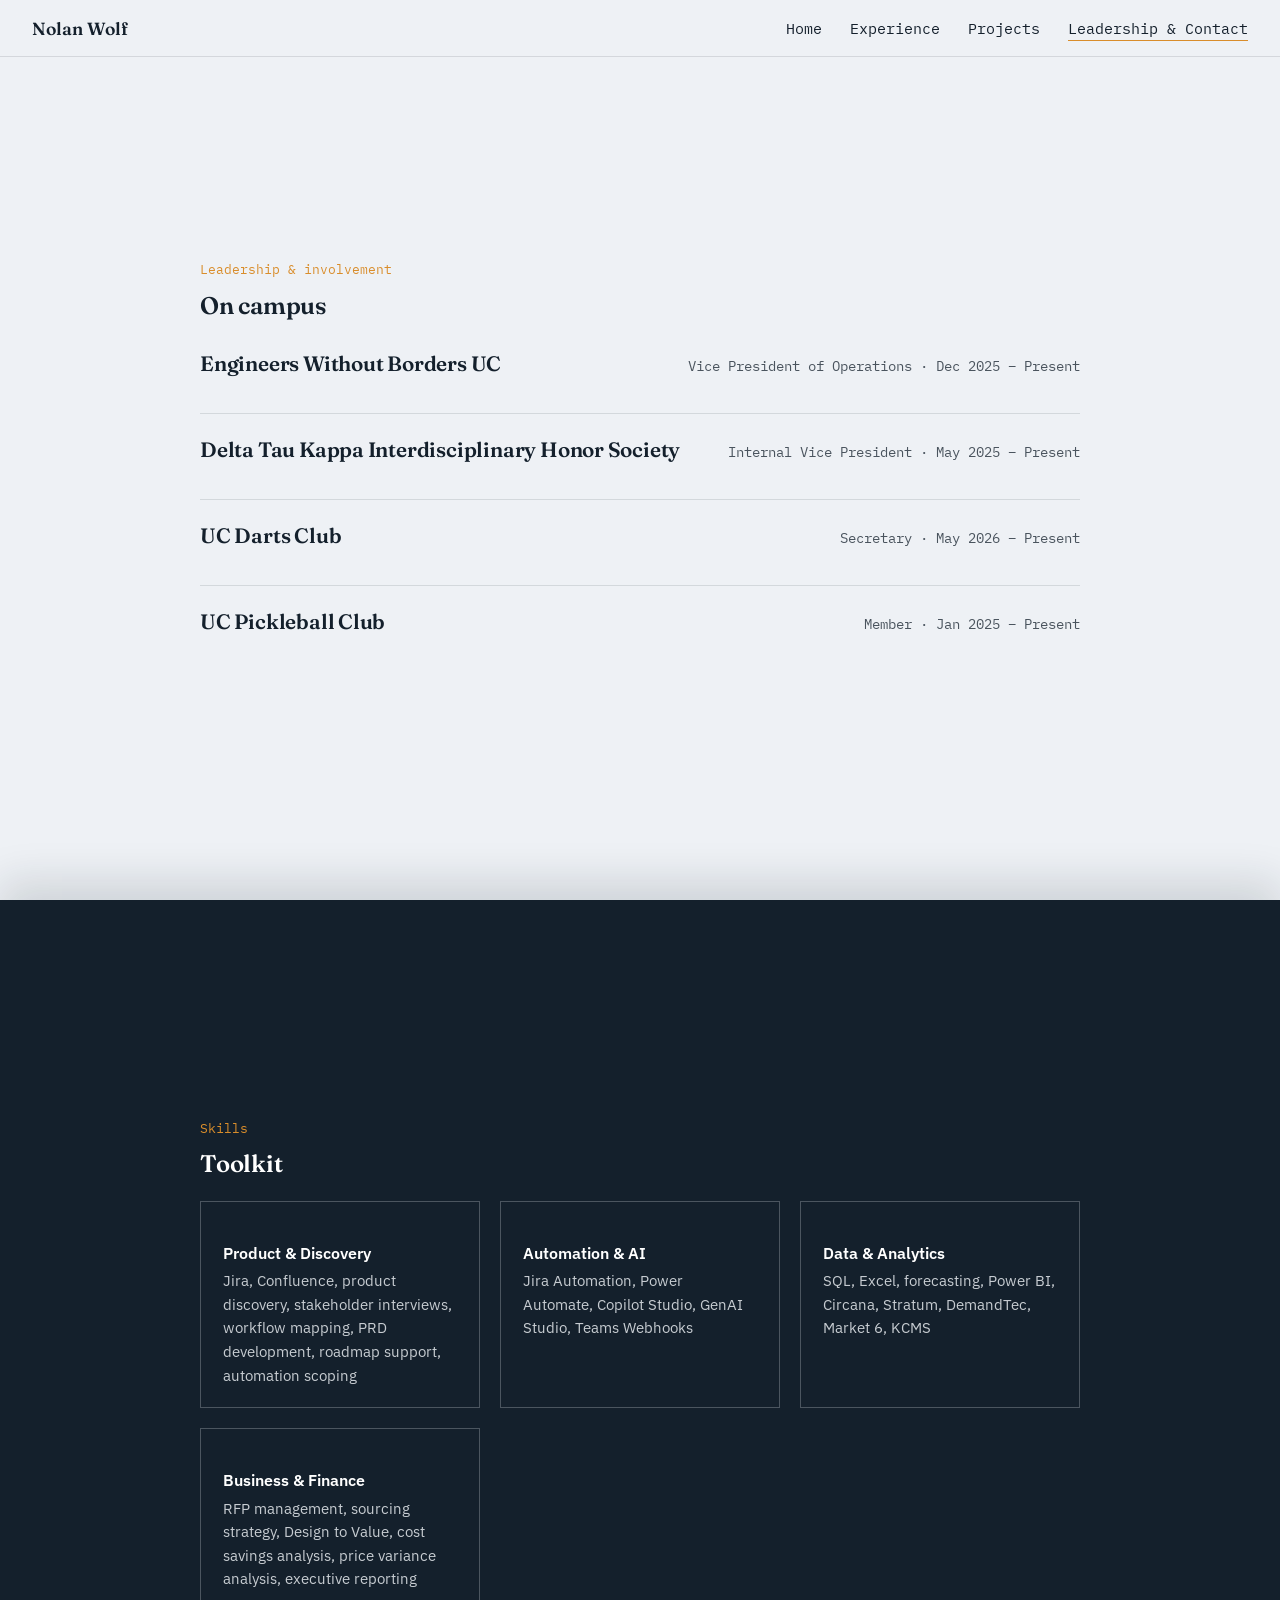
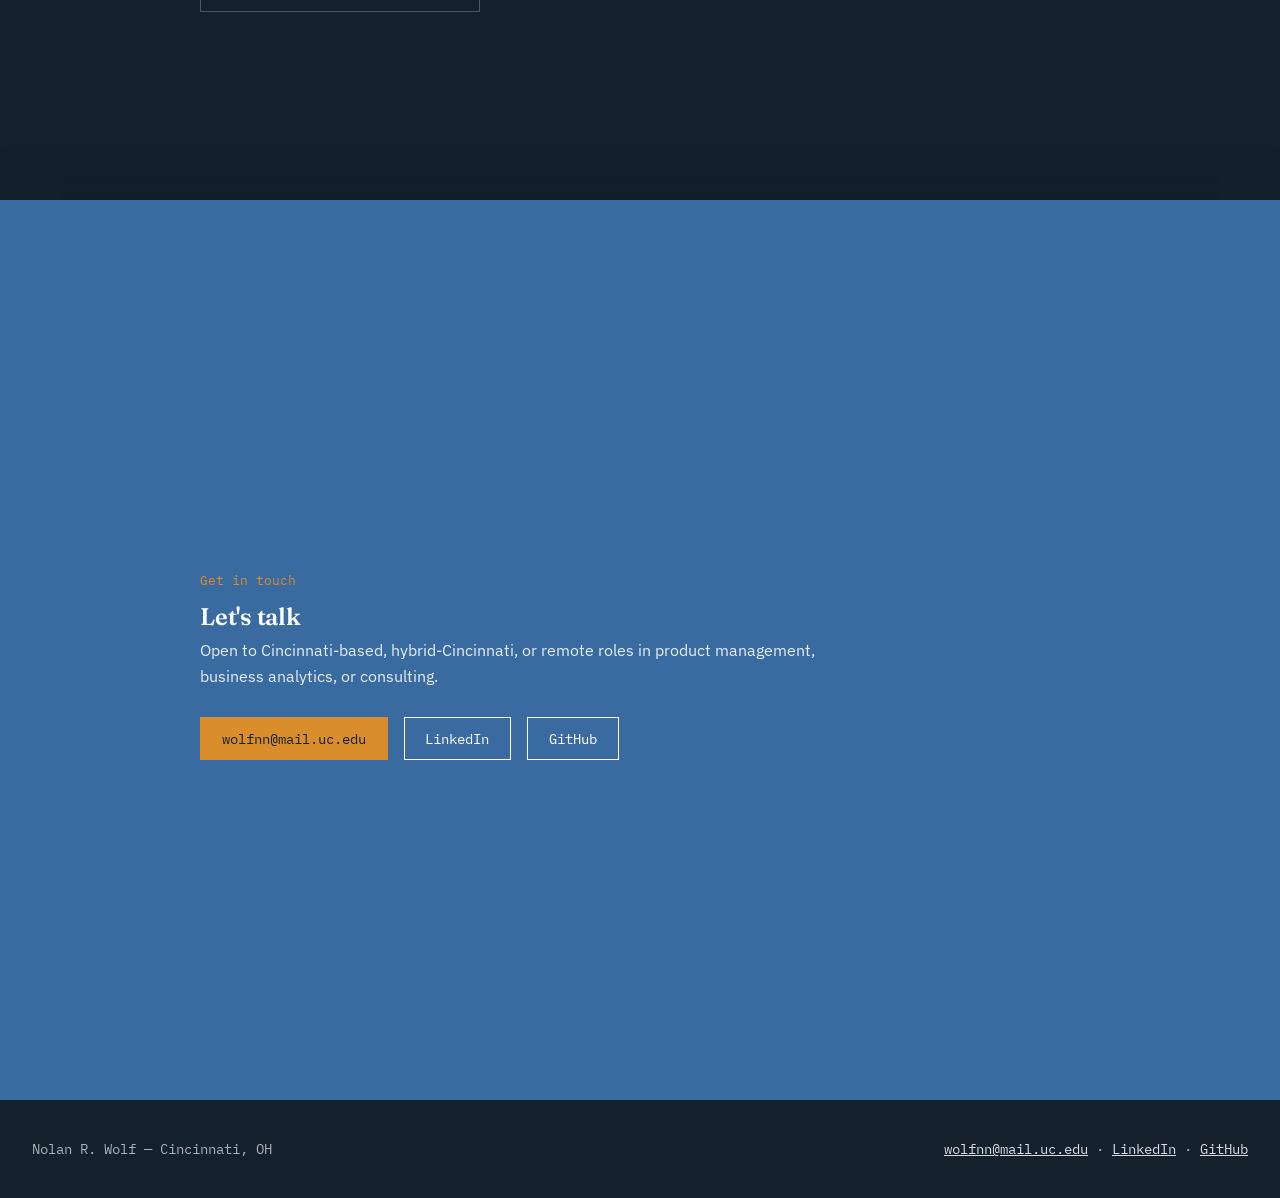
==== contact.html @ 6d622b56 "Add files via upload" ====
<!DOCTYPE html>
<html lang="en">
<head>
<meta charset="UTF-8">
<meta name="viewport" content="width=device-width, initial-scale=1.0">
<title>Leadership &amp; Contact — Nolan Wolf</title>
<link rel="preconnect" href="https://fonts.googleapis.com">
<link rel="preconnect" href="https://fonts.gstatic.com" crossorigin>
<link href="https://fonts.googleapis.com/css2?family=Fraunces:opsz,wght@9..144,400;9..144,600;9..144,700&family=IBM+Plex+Sans:wght@400;500;600&family=IBM+Plex+Mono:wght@400;500&display=swap" rel="stylesheet">
<link rel="stylesheet" href="styles.css">
</head>
<body>

<nav class="topnav">
  <a class="wordmark" href="index.html">Nolan Wolf</a>
  <ul>
    <li><a class="navlink" href="index.html">Home</a></li>
    <li><a class="navlink" href="experience.html">Experience</a></li>
    <li><a class="navlink" href="projects.html">Projects</a></li>
    <li><a class="navlink current" href="contact.html">Leadership &amp; Contact</a></li>
  </ul>
</nav>

<main class="stack">

  <section class="stack-section">
    <div class="inner">
      <span class="eyebrow">Leadership &amp; involvement</span>
      <h1>On campus</h1>
      <div class="role-block">
        <div class="role-head">
          <h3>Engineers Without Borders UC</h3>
          <span class="org">Vice President of Operations · Dec 2025 – Present</span>
        </div>
      </div>
      <div class="role-block">
        <div class="role-head">
          <h3>Delta Tau Kappa Interdisciplinary Honor Society</h3>
          <span class="org">Internal Vice President · May 2025 – Present</span>
        </div>
      </div>
      <div class="role-block">
        <div class="role-head">
          <h3>UC Darts Club</h3>
          <span class="org">Secretary · May 2026 – Present</span>
        </div>
      </div>
      <div class="role-block">
        <div class="role-head">
          <h3>UC Pickleball Club</h3>
          <span class="org">Member · Jan 2025 – Present</span>
        </div>
      </div>
    </div>
  </section>

  <section class="stack-section dark">
    <div class="inner">
      <span class="eyebrow">Skills</span>
      <h2>Toolkit</h2>
      <div class="card-grid">
        <div class="card" style="background:transparent; border-color:rgba(238,241,245,0.25);">
          <h4 style="color:#fff;">Product &amp; Discovery</h4>
          <p style="color:rgba(238,241,245,0.82);">Jira, Confluence, product discovery, stakeholder interviews, workflow mapping, PRD development, roadmap support, automation scoping</p>
        </div>
        <div class="card" style="background:transparent; border-color:rgba(238,241,245,0.25);">
          <h4 style="color:#fff;">Automation &amp; AI</h4>
          <p style="color:rgba(238,241,245,0.82);">Jira Automation, Power Automate, Copilot Studio, GenAI Studio, Teams Webhooks</p>
        </div>
        <div class="card" style="background:transparent; border-color:rgba(238,241,245,0.25);">
          <h4 style="color:#fff;">Data &amp; Analytics</h4>
          <p style="color:rgba(238,241,245,0.82);">SQL, Excel, forecasting, Power BI, Circana, Stratum, DemandTec, Market 6, KCMS</p>
        </div>
        <div class="card" style="background:transparent; border-color:rgba(238,241,245,0.25);">
          <h4 style="color:#fff;">Business &amp; Finance</h4>
          <p style="color:rgba(238,241,245,0.82);">RFP management, sourcing strategy, Design to Value, cost savings analysis, price variance analysis, executive reporting</p>
        </div>
      </div>
    </div>
  </section>

  <section class="stack-section blue">
    <div class="inner">
      <span class="eyebrow">Get in touch</span>
      <h2>Let's talk</h2>
      <p>Open to Cincinnati-based, hybrid-Cincinnati, or remote roles in product management, business analytics, or consulting.</p>
      <div class="cta-row">
        <a class="btn solid" href="mailto:wolfnn@mail.uc.edu">wolfnn@mail.uc.edu</a>
        <a class="btn" href="https://www.linkedin.com/in/nolanwolf" target="_blank" rel="noopener">LinkedIn</a>
        <a class="btn" href="https://github.com/Nolan-Wolf" target="_blank" rel="noopener">GitHub</a>
      </div>
    </div>
  </section>

</main>

<footer class="site-footer">
  <span>Nolan R. Wolf — Cincinnati, OH</span>
  <span><a href="mailto:wolfnn@mail.uc.edu">wolfnn@mail.uc.edu</a> · <a href="https://www.linkedin.com/in/nolanwolf" target="_blank" rel="noopener">LinkedIn</a> · <a href="https://github.com/Nolan-Wolf" target="_blank" rel="noopener">GitHub</a></span>
</footer>

<script src="main.js"></script>
</body>
</html>
---- styles.css ----
:root {
  --blue: #3a6ba0;
  --blue-deep: #294d76;
  --ink: #14202c;
  --paper: #eef1f5;
  --paper-warm: #f7f8fa;
  --amber: #d98d2b;
  --white: #ffffff;
  --rule: rgba(20, 32, 44, 0.12);

  --serif: "Fraunces", Georgia, serif;
  --sans: "IBM Plex Sans", -apple-system, Helvetica, Arial, sans-serif;
  --mono: "IBM Plex Mono", "SFMono-Regular", Menlo, monospace;
}

* { box-sizing: border-box; }

html { scroll-behavior: smooth; }

body {
  margin: 0;
  font-family: var(--sans);
  color: var(--ink);
  background: var(--paper);
  -webkit-font-smoothing: antialiased;
}

h1, h2, h3 {
  font-family: var(--serif);
  font-weight: 600;
  line-height: 1.05;
  margin: 0 0 0.4em;
  letter-spacing: -0.01em;
}

p { line-height: 1.6; margin: 0 0 1em; max-width: 62ch; }

a { color: var(--blue-deep); }
a:focus-visible, button:focus-visible { outline: 2px solid var(--amber); outline-offset: 3px; }

.mono { font-family: var(--mono); font-size: 0.85rem; letter-spacing: 0.01em; }

/* ---------- Nav ---------- */
nav.topnav {
  position: fixed;
  top: 0; left: 0; right: 0;
  z-index: 500;
  display: flex;
  justify-content: space-between;
  align-items: center;
  padding: 1.1rem 2rem;
  background: rgba(238, 241, 245, 0.88);
  backdrop-filter: blur(8px);
  border-bottom: 1px solid var(--rule);
}
nav.topnav .wordmark {
  font-family: var(--serif);
  font-weight: 600;
  font-size: 1.1rem;
  color: var(--ink);
  text-decoration: none;
}
nav.topnav ul {
  list-style: none;
  display: flex;
  gap: 1.75rem;
  margin: 0;
  padding: 0;
}
nav.topnav a.navlink {
  color: var(--ink);
  text-decoration: none;
  font-size: 0.92rem;
  font-family: var(--mono);
  padding-bottom: 2px;
  border-bottom: 1px solid transparent;
}
nav.topnav a.navlink:hover,
nav.topnav a.navlink.current {
  border-bottom-color: var(--amber);
}

/* ---------- Sticky stack ---------- */
main.stack {
  position: relative;
}

.stack-section {
  position: sticky;
  top: 0;
  min-height: 100vh;
  display: flex;
  align-items: center;
  padding: 6rem 2rem 4rem;
  background: var(--paper);
  box-shadow: 0 -18px 40px rgba(20, 32, 44, 0.14);
}

.stack-section .inner {
  max-width: 880px;
  margin: 0 auto;
  width: 100%;
}

.stack-section.dark {
  background: var(--ink);
  color: var(--paper);
}
.stack-section.dark h2, .stack-section.dark h1 { color: var(--white); }
.stack-section.dark p { color: rgba(238, 241, 245, 0.82); }
.stack-section.dark a { color: #a9c6e5; }

.stack-section.blue {
  background: var(--blue);
  color: var(--white);
}
.stack-section.blue h1, .stack-section.blue h2 { color: var(--white); }
.stack-section.blue p { color: rgba(255,255,255,0.88); }

.eyebrow {
  font-family: var(--mono);
  font-size: 0.82rem;
  color: var(--amber);
  margin-bottom: 0.9rem;
  display: block;
}

/* ---------- Reusable blocks ---------- */
.role-block {
  border-top: 1px solid var(--rule);
  padding: 1.6rem 0;
}
.role-block:first-of-type { border-top: none; }
.role-block .role-head {
  display: flex;
  justify-content: space-between;
  align-items: baseline;
  flex-wrap: wrap;
  gap: 0.5rem 1.5rem;
  margin-bottom: 0.6rem;
}
.role-block h3 { margin-bottom: 0.15rem; font-size: 1.3rem; }
.role-block .org { font-family: var(--mono); font-size: 0.85rem; opacity: 0.75; }
.role-block ul { margin: 0.6rem 0 0; padding-left: 1.1rem; }
.role-block li { margin-bottom: 0.5rem; line-height: 1.55; max-width: 68ch; }

.stat-row {
  display: flex;
  gap: 2.5rem;
  flex-wrap: wrap;
  margin: 1.5rem 0 0.5rem;
}
.stat { min-width: 120px; }
.stat .num { font-family: var(--mono); font-size: 1.8rem; color: var(--amber); display: block; }
.stat .label { font-size: 0.85rem; opacity: 0.75; }

.card-grid {
  display: grid;
  grid-template-columns: repeat(auto-fit, minmax(240px, 1fr));
  gap: 1.25rem;
  margin-top: 1.5rem;
}
.card {
  border: 1px solid var(--rule);
  padding: 1.25rem 1.4rem;
  background: var(--paper-warm);
}
.card h4 { font-family: var(--sans); font-weight: 600; font-size: 1rem; margin-bottom: 0.4rem; }
.card p { font-size: 0.92rem; margin-bottom: 0; }

.cta-row { display: flex; gap: 1rem; flex-wrap: wrap; margin-top: 1.75rem; }
.btn {
  font-family: var(--mono);
  font-size: 0.88rem;
  text-decoration: none;
  padding: 0.7rem 1.3rem;
  border: 1px solid currentColor;
  color: inherit;
  display: inline-block;
}
.btn.solid {
  background: var(--amber);
  border-color: var(--amber);
  color: var(--ink);
}

footer.site-footer {
  position: relative;
  z-index: 600;
  background: var(--ink);
  color: rgba(238,241,245,0.7);
  padding: 2.5rem 2rem;
  font-family: var(--mono);
  font-size: 0.85rem;
  display: flex;
  justify-content: space-between;
  flex-wrap: wrap;
  gap: 0.75rem;
}
footer.site-footer a { color: rgba(238,241,245,0.9); }

@media (max-width: 640px) {
  nav.topnav { padding: 0.9rem 1.2rem; }
  nav.topnav ul { gap: 1rem; }
  .stack-section { padding: 5.5rem 1.2rem 3rem; }
  .stat-row { gap: 1.5rem; }
}

@media (prefers-reduced-motion: reduce) {
  html { scroll-behavior: auto; }
}
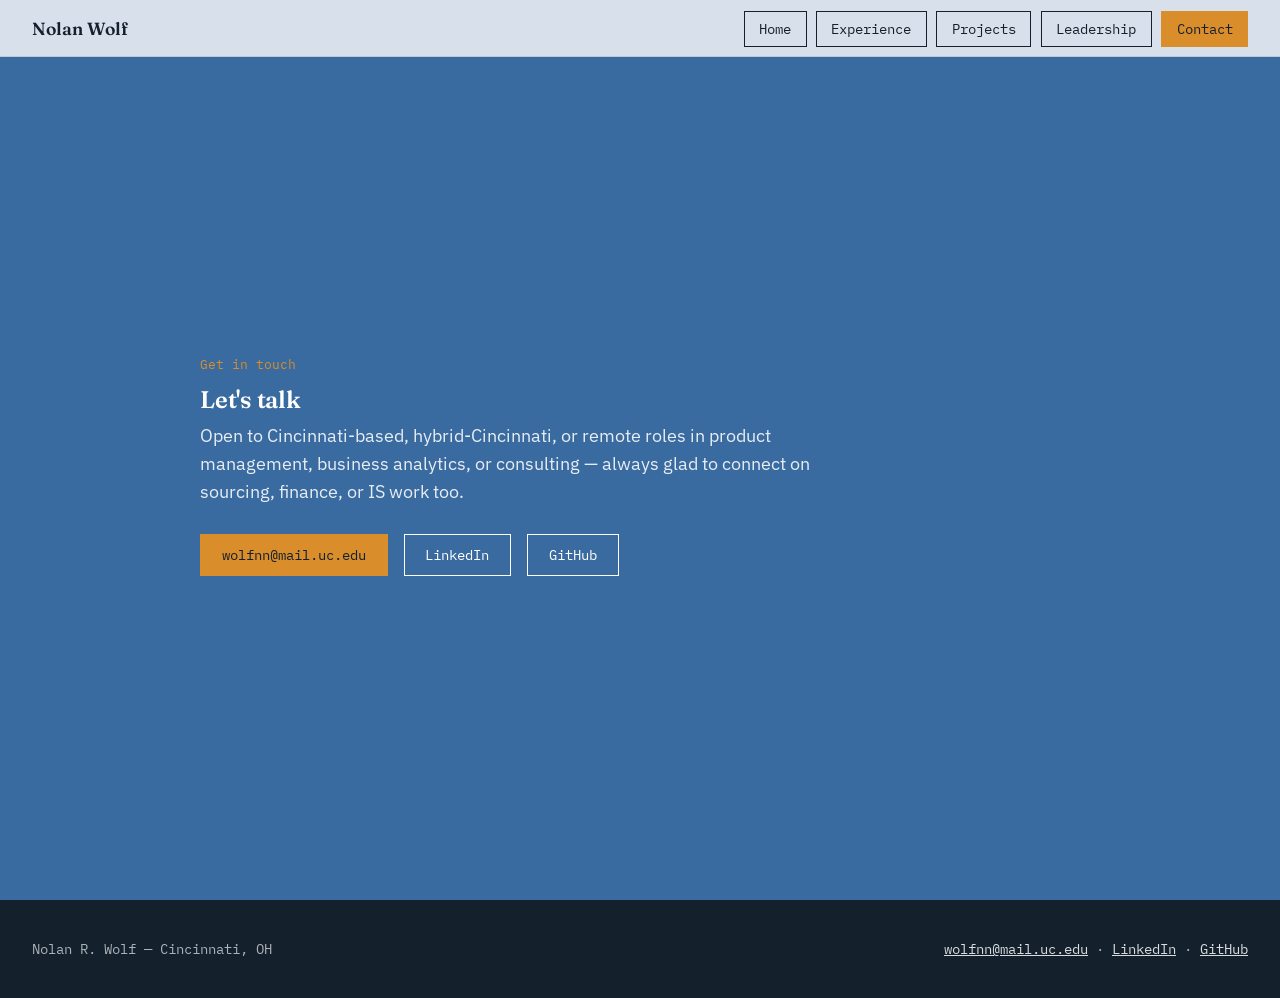
==== commit 089d3200: "Add files via upload" ====
--- a/contact.html
+++ b/contact.html
@@ -3,7 +3,7 @@
 <head>
 <meta charset="UTF-8">
 <meta name="viewport" content="width=device-width, initial-scale=1.0">
-<title>Leadership &amp; Contact — Nolan Wolf</title>
+<title>Contact — Nolan Wolf</title>
 <link rel="preconnect" href="https://fonts.googleapis.com">
 <link rel="preconnect" href="https://fonts.gstatic.com" crossorigin>
 <link href="https://fonts.googleapis.com/css2?family=Fraunces:opsz,wght@9..144,400;9..144,600;9..144,700&family=IBM+Plex+Sans:wght@400;500;600&family=IBM+Plex+Mono:wght@400;500&display=swap" rel="stylesheet">
@@ -17,73 +17,18 @@
     <li><a class="navlink" href="index.html">Home</a></li>
     <li><a class="navlink" href="experience.html">Experience</a></li>
     <li><a class="navlink" href="projects.html">Projects</a></li>
-    <li><a class="navlink current" href="contact.html">Leadership &amp; Contact</a></li>
+    <li><a class="navlink" href="leadership.html">Leadership</a></li>
+    <li><a class="navlink current" href="contact.html">Contact</a></li>
   </ul>
 </nav>
 
 <main class="stack">
 
-  <section class="stack-section">
-    <div class="inner">
-      <span class="eyebrow">Leadership &amp; involvement</span>
-      <h1>On campus</h1>
-      <div class="role-block">
-        <div class="role-head">
-          <h3>Engineers Without Borders UC</h3>
-          <span class="org">Vice President of Operations · Dec 2025 – Present</span>
-        </div>
-      </div>
-      <div class="role-block">
-        <div class="role-head">
-          <h3>Delta Tau Kappa Interdisciplinary Honor Society</h3>
-          <span class="org">Internal Vice President · May 2025 – Present</span>
-        </div>
-      </div>
-      <div class="role-block">
-        <div class="role-head">
-          <h3>UC Darts Club</h3>
-          <span class="org">Secretary · May 2026 – Present</span>
-        </div>
-      </div>
-      <div class="role-block">
-        <div class="role-head">
-          <h3>UC Pickleball Club</h3>
-          <span class="org">Member · Jan 2025 – Present</span>
-        </div>
-      </div>
-    </div>
-  </section>
-
-  <section class="stack-section dark">
-    <div class="inner">
-      <span class="eyebrow">Skills</span>
-      <h2>Toolkit</h2>
-      <div class="card-grid">
-        <div class="card" style="background:transparent; border-color:rgba(238,241,245,0.25);">
-          <h4 style="color:#fff;">Product &amp; Discovery</h4>
-          <p style="color:rgba(238,241,245,0.82);">Jira, Confluence, product discovery, stakeholder interviews, workflow mapping, PRD development, roadmap support, automation scoping</p>
-        </div>
-        <div class="card" style="background:transparent; border-color:rgba(238,241,245,0.25);">
-          <h4 style="color:#fff;">Automation &amp; AI</h4>
-          <p style="color:rgba(238,241,245,0.82);">Jira Automation, Power Automate, Copilot Studio, GenAI Studio, Teams Webhooks</p>
-        </div>
-        <div class="card" style="background:transparent; border-color:rgba(238,241,245,0.25);">
-          <h4 style="color:#fff;">Data &amp; Analytics</h4>
-          <p style="color:rgba(238,241,245,0.82);">SQL, Excel, forecasting, Power BI, Circana, Stratum, DemandTec, Market 6, KCMS</p>
-        </div>
-        <div class="card" style="background:transparent; border-color:rgba(238,241,245,0.25);">
-          <h4 style="color:#fff;">Business &amp; Finance</h4>
-          <p style="color:rgba(238,241,245,0.82);">RFP management, sourcing strategy, Design to Value, cost savings analysis, price variance analysis, executive reporting</p>
-        </div>
-      </div>
-    </div>
-  </section>
-
-  <section class="stack-section blue">
+  <section class="stack-section blue" style="min-height:100vh;">
     <div class="inner">
       <span class="eyebrow">Get in touch</span>
-      <h2>Let's talk</h2>
-      <p>Open to Cincinnati-based, hybrid-Cincinnati, or remote roles in product management, business analytics, or consulting.</p>
+      <h1>Let's talk</h1>
+      <p style="font-size:1.1rem; max-width:56ch;">Open to Cincinnati-based, hybrid-Cincinnati, or remote roles in product management, business analytics, or consulting — always glad to connect on sourcing, finance, or IS work too.</p>
       <div class="cta-row">
         <a class="btn solid" href="mailto:wolfnn@mail.uc.edu">wolfnn@mail.uc.edu</a>
         <a class="btn" href="https://www.linkedin.com/in/nolanwolf" target="_blank" rel="noopener">LinkedIn</a>
--- a/styles.css
+++ b/styles.css
@@ -63,21 +63,27 @@
 nav.topnav ul {
   list-style: none;
   display: flex;
-  gap: 1.75rem;
+  gap: 0.6rem;
   margin: 0;
   padding: 0;
 }
 nav.topnav a.navlink {
   color: var(--ink);
   text-decoration: none;
-  font-size: 0.92rem;
-  font-family: var(--mono);
-  padding-bottom: 2px;
-  border-bottom: 1px solid transparent;
-}
-nav.topnav a.navlink:hover,
+  font-size: 0.85rem;
+  font-family: var(--mono);
+  padding: 0.5rem 0.9rem;
+  border: 1px solid var(--ink);
+  transition: background 0.15s ease, color 0.15s ease;
+}
+nav.topnav a.navlink:hover {
+  background: var(--ink);
+  color: var(--paper);
+}
 nav.topnav a.navlink.current {
-  border-bottom-color: var(--amber);
+  background: var(--amber);
+  border-color: var(--amber);
+  color: var(--ink);
 }
 
 /* ---------- Sticky stack ---------- */
@@ -116,6 +122,55 @@
 }
 .stack-section.blue h1, .stack-section.blue h2 { color: var(--white); }
 .stack-section.blue p { color: rgba(255,255,255,0.88); }
+
+.hero-row {
+  display: flex;
+  align-items: center;
+  gap: 2.5rem;
+  flex-wrap: wrap;
+}
+.hero-row .hero-text { flex: 1 1 420px; }
+.hero-photo {
+  width: 132px;
+  height: 132px;
+  border-radius: 50%;
+  object-fit: cover;
+  border: 3px solid var(--amber);
+  flex-shrink: 0;
+}
+
+.figure-block {
+  margin-top: 1.75rem;
+  border: 1px solid var(--rule);
+  background: var(--paper-warm);
+  padding: 0.6rem;
+  max-width: 480px;
+}
+.figure-block img {
+  display: block;
+  width: 100%;
+  height: auto;
+}
+.figure-block figcaption {
+  font-family: var(--mono);
+  font-size: 0.78rem;
+  opacity: 0.7;
+  padding: 0.6rem 0.2rem 0.2rem;
+}
+.stack-section.blue .figure-block,
+.stack-section.dark .figure-block {
+  background: rgba(255,255,255,0.06);
+  border-color: rgba(255,255,255,0.25);
+}
+.stack-section.blue .figure-block figcaption,
+.stack-section.dark .figure-block figcaption {
+  opacity: 0.85;
+  color: rgba(255,255,255,0.85);
+}
+
+@media (max-width: 640px) {
+  .hero-photo { width: 96px; height: 96px; }
+}
 
 .eyebrow {
   font-family: var(--mono);
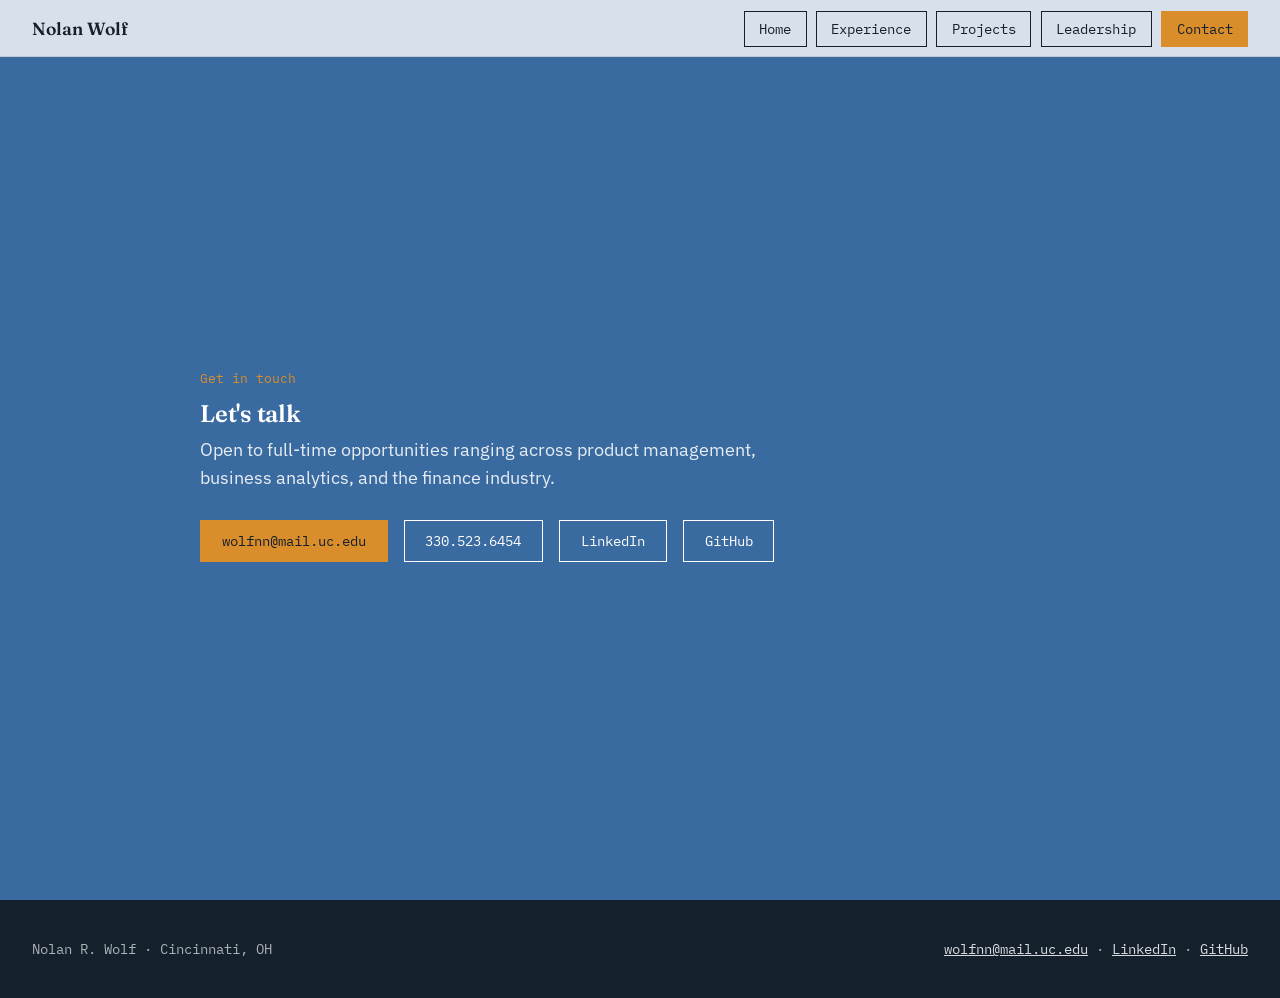
==== commit a31ac95a: "Add files via upload" ====
--- a/contact.html
+++ b/contact.html
@@ -3,7 +3,7 @@
 <head>
 <meta charset="UTF-8">
 <meta name="viewport" content="width=device-width, initial-scale=1.0">
-<title>Contact — Nolan Wolf</title>
+<title>Contact · Nolan Wolf</title>
 <link rel="preconnect" href="https://fonts.googleapis.com">
 <link rel="preconnect" href="https://fonts.gstatic.com" crossorigin>
 <link href="https://fonts.googleapis.com/css2?family=Fraunces:opsz,wght@9..144,400;9..144,600;9..144,700&family=IBM+Plex+Sans:wght@400;500;600&family=IBM+Plex+Mono:wght@400;500&display=swap" rel="stylesheet">
@@ -28,9 +28,10 @@
     <div class="inner">
       <span class="eyebrow">Get in touch</span>
       <h1>Let's talk</h1>
-      <p style="font-size:1.1rem; max-width:56ch;">Open to Cincinnati-based, hybrid-Cincinnati, or remote roles in product management, business analytics, or consulting — always glad to connect on sourcing, finance, or IS work too.</p>
+      <p style="font-size:1.1rem; max-width:56ch;">Open to full-time opportunities ranging across product management, business analytics, and the finance industry.</p>
       <div class="cta-row">
         <a class="btn solid" href="mailto:wolfnn@mail.uc.edu">wolfnn@mail.uc.edu</a>
+        <a class="btn" href="tel:+13305236454">330.523.6454</a>
         <a class="btn" href="https://www.linkedin.com/in/nolanwolf" target="_blank" rel="noopener">LinkedIn</a>
         <a class="btn" href="https://github.com/Nolan-Wolf" target="_blank" rel="noopener">GitHub</a>
       </div>
@@ -40,7 +41,7 @@
 </main>
 
 <footer class="site-footer">
-  <span>Nolan R. Wolf — Cincinnati, OH</span>
+  <span>Nolan R. Wolf · Cincinnati, OH</span>
   <span><a href="mailto:wolfnn@mail.uc.edu">wolfnn@mail.uc.edu</a> · <a href="https://www.linkedin.com/in/nolanwolf" target="_blank" rel="noopener">LinkedIn</a> · <a href="https://github.com/Nolan-Wolf" target="_blank" rel="noopener">GitHub</a></span>
 </footer>
 
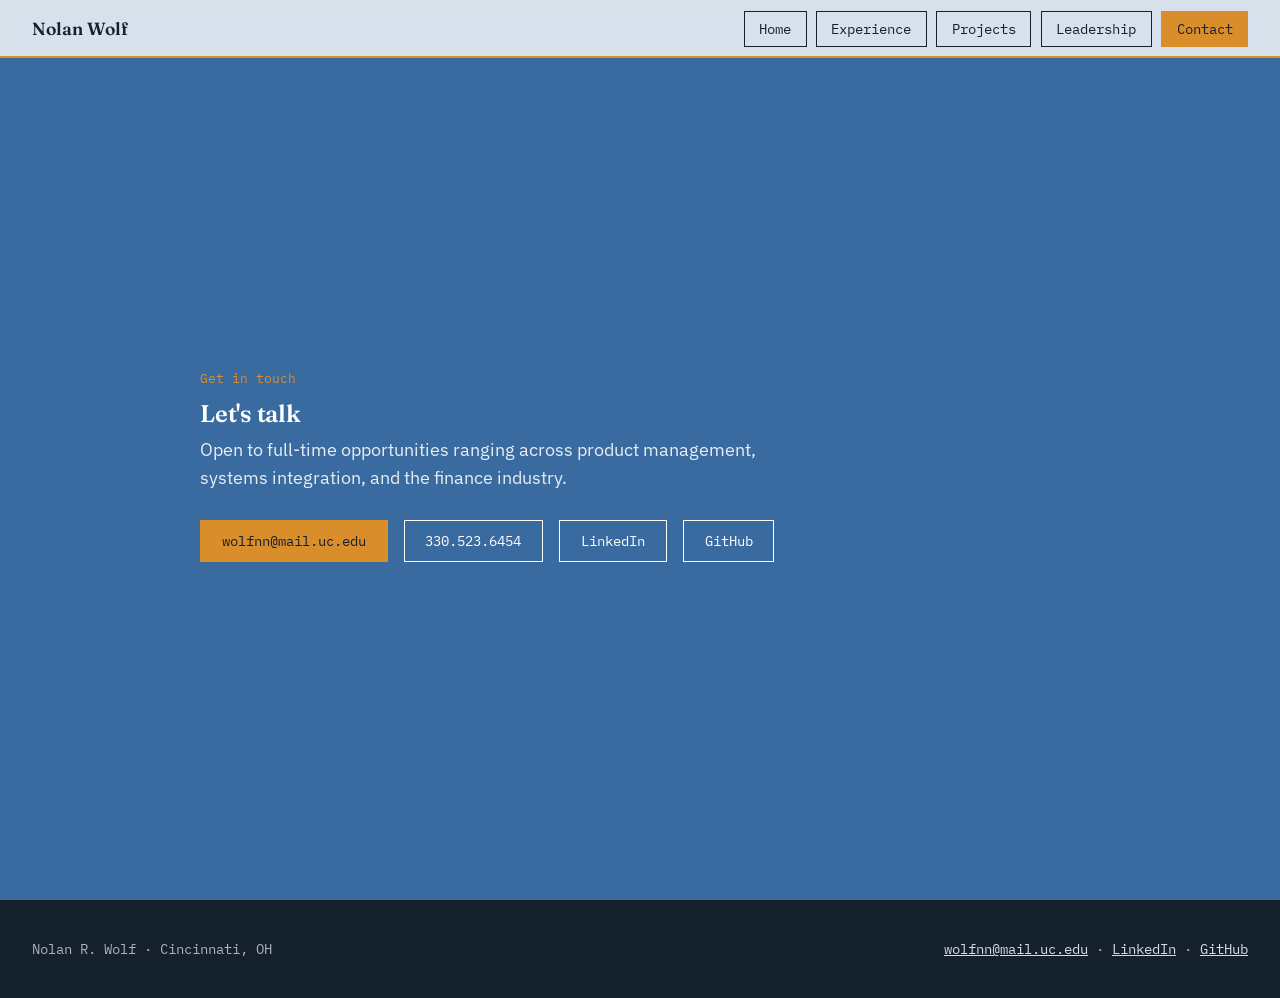
==== commit 99281db2: "Update contact.html" ====
--- a/contact.html
+++ b/contact.html
@@ -28,7 +28,7 @@
     <div class="inner">
       <span class="eyebrow">Get in touch</span>
       <h1>Let's talk</h1>
-      <p style="font-size:1.1rem; max-width:56ch;">Open to full-time opportunities ranging across product management, business analytics, and the finance industry.</p>
+      <p style="font-size:1.1rem; max-width:56ch;">Open to full-time opportunities ranging across product management, systems integration, and the finance industry.</p>
       <div class="cta-row">
         <a class="btn solid" href="mailto:wolfnn@mail.uc.edu">wolfnn@mail.uc.edu</a>
         <a class="btn" href="tel:+13305236454">330.523.6454</a>
--- a/styles.css
+++ b/styles.css
@@ -51,7 +51,7 @@
   padding: 1.1rem 2rem;
   background: rgba(238, 241, 245, 0.88);
   backdrop-filter: blur(8px);
-  border-bottom: 1px solid var(--rule);
+  border-bottom: 2px solid var(--amber);
 }
 nav.topnav .wordmark {
   font-family: var(--serif);
@@ -98,7 +98,9 @@
   display: flex;
   align-items: center;
   padding: 6rem 2rem 4rem;
-  background: var(--paper);
+  background-color: var(--paper);
+  background-image: radial-gradient(#14202c26 1px, transparent 1px);
+  background-size: 22px 22px;
   box-shadow: 0 -18px 40px rgba(20, 32, 44, 0.14);
 }
 
@@ -135,6 +137,7 @@
   height: 132px;
   border-radius: 50%;
   object-fit: cover;
+  object-position: 62% 35%;
   border: 3px solid var(--amber);
   flex-shrink: 0;
 }
@@ -261,6 +264,77 @@
   .stat-row { gap: 1.5rem; }
 }
 
+/* ---------- Allocation visual ---------- */
+:root {
+  --alloc-etfs: var(--blue);
+  --alloc-stocks: var(--amber);
+  --alloc-crypto: #b8788a;
+  --alloc-cash: #8a97a6;
+}
+
+.alloc-bar {
+  display: flex;
+  width: 100%;
+  height: 28px;
+  border-radius: 2px;
+  overflow: hidden;
+  margin: 1.75rem 0 1.5rem;
+  border: 1px solid rgba(255,255,255,0.15);
+}
+.alloc-seg { height: 100%; }
+.alloc-seg.etfs   { background: var(--alloc-etfs); }
+.alloc-seg.stocks { background: var(--alloc-stocks); }
+.alloc-seg.crypto { background: var(--alloc-crypto); }
+.alloc-seg.cash   { background: var(--alloc-cash); }
+
+.alloc-rows { display: flex; flex-direction: column; gap: 1.1rem; }
+.alloc-row-head {
+  display: flex;
+  align-items: baseline;
+  gap: 0.6rem;
+  font-family: var(--mono);
+  font-size: 0.88rem;
+  margin-bottom: 0.5rem;
+}
+.alloc-row-head .alloc-dot {
+  width: 9px; height: 9px;
+  border-radius: 50%;
+  display: inline-block;
+  flex-shrink: 0;
+}
+.alloc-dot.etfs   { background: var(--alloc-etfs); }
+.alloc-dot.stocks { background: var(--alloc-stocks); }
+.alloc-dot.crypto { background: var(--alloc-crypto); }
+.alloc-dot.cash   { background: var(--alloc-cash); }
+.alloc-row-head .alloc-name { font-family: var(--sans); font-weight: 600; font-size: 0.98rem; color: var(--white); }
+.alloc-row-head .alloc-count { opacity: 0.65; }
+.alloc-row-head .alloc-pct { margin-left: auto; color: var(--amber); font-size: 1rem; }
+
+.alloc-chips { display: flex; flex-wrap: wrap; gap: 0.5rem; }
+.chip {
+  font-family: var(--mono);
+  border: 1px solid rgba(255,255,255,0.25);
+  padding: 0.3rem 0.6rem;
+  font-size: 0.78rem;
+  color: rgba(238,241,245,0.9);
+  white-space: nowrap;
+}
+.chip em { font-style: normal; opacity: 0.65; margin-left: 0.35rem; }
+.chip.lg { font-size: 0.88rem; padding: 0.4rem 0.75rem; border-color: rgba(255,255,255,0.4); }
+
+.thesis-block p { max-width: 66ch; }
+.memo-callout {
+  margin-top: 1.75rem;
+  border-left: 3px solid var(--amber);
+  padding: 0.9rem 0 0.9rem 1.1rem;
+}
+.memo-callout p { margin-bottom: 0.4rem; }
+
+@media (max-width: 640px) {
+  .alloc-row-head { flex-wrap: wrap; }
+  .alloc-row-head .alloc-pct { margin-left: 0; }
+}
+
 @media (prefers-reduced-motion: reduce) {
   html { scroll-behavior: auto; }
 }
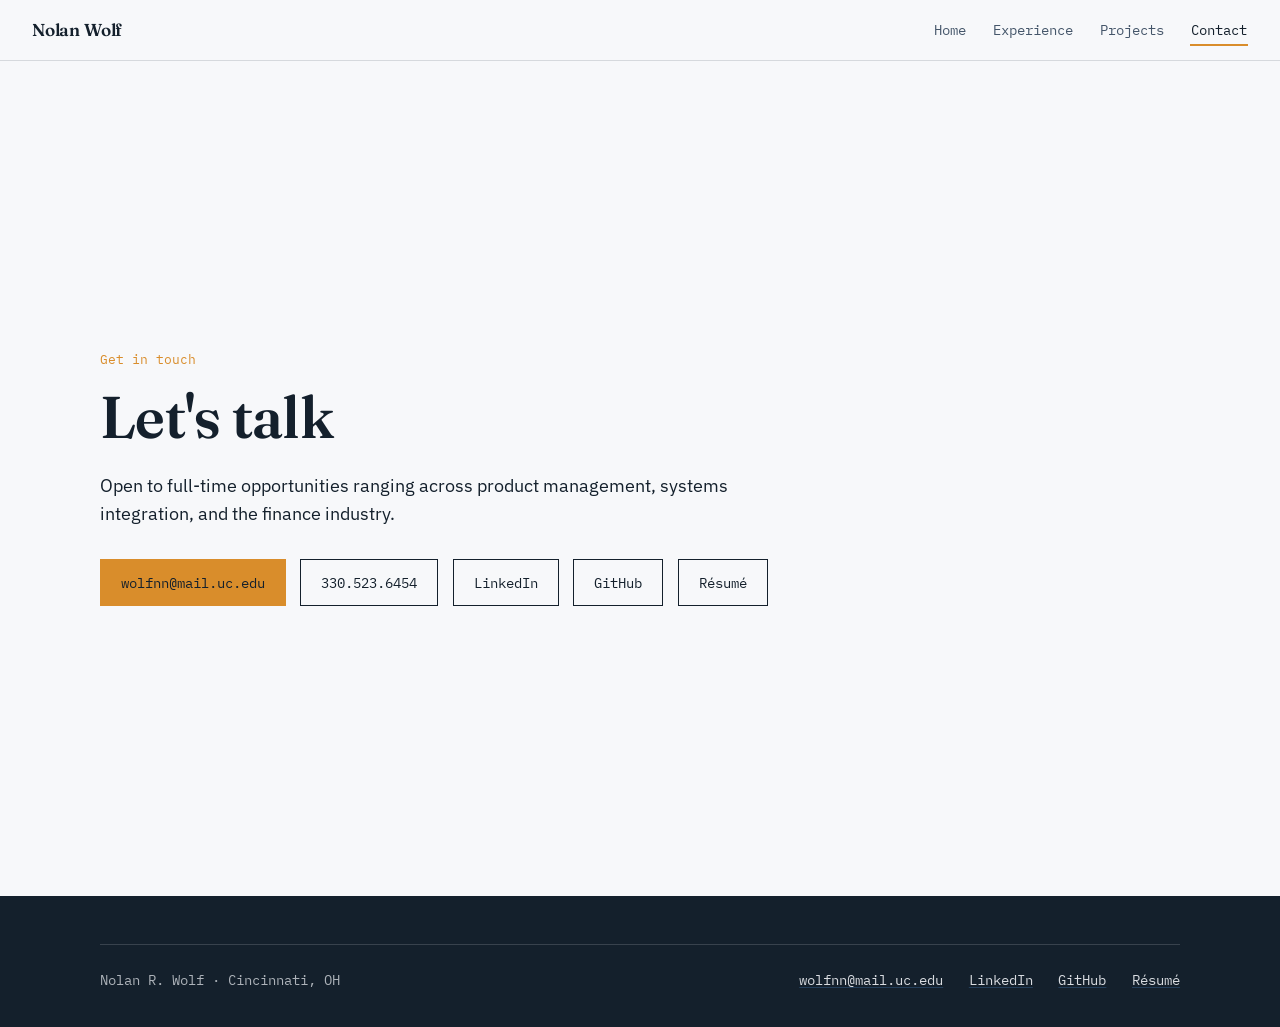
==== commit bd14a162: "Add files via upload" ====
--- a/contact.html
+++ b/contact.html
@@ -4,6 +4,7 @@
 <meta charset="UTF-8">
 <meta name="viewport" content="width=device-width, initial-scale=1.0">
 <title>Contact · Nolan Wolf</title>
+<meta name="description" content="Get in touch with Nolan Wolf — open to full-time opportunities in product management, systems integration, and finance.">
 <link rel="preconnect" href="https://fonts.googleapis.com">
 <link rel="preconnect" href="https://fonts.gstatic.com" crossorigin>
 <link href="https://fonts.googleapis.com/css2?family=Fraunces:opsz,wght@9..144,400;9..144,600;9..144,700&family=IBM+Plex+Sans:wght@400;500;600&family=IBM+Plex+Mono:wght@400;500&display=swap" rel="stylesheet">
@@ -11,29 +12,32 @@
 </head>
 <body>
 
+<a class="skip-link" href="#main">Skip to content</a>
+
 <nav class="topnav">
   <a class="wordmark" href="index.html">Nolan Wolf</a>
+  <button class="nav-toggle" aria-expanded="false" aria-label="Toggle navigation">Menu</button>
   <ul>
     <li><a class="navlink" href="index.html">Home</a></li>
     <li><a class="navlink" href="experience.html">Experience</a></li>
     <li><a class="navlink" href="projects.html">Projects</a></li>
-    <li><a class="navlink" href="leadership.html">Leadership</a></li>
     <li><a class="navlink current" href="contact.html">Contact</a></li>
   </ul>
 </nav>
 
-<main class="stack">
+<main id="main">
 
-  <section class="stack-section blue" style="min-height:100vh;">
-    <div class="inner">
+  <section class="band" style="min-height:calc(100vh - 65px); display:flex; align-items:center;">
+    <div class="wrap">
       <span class="eyebrow">Get in touch</span>
       <h1>Let's talk</h1>
-      <p style="font-size:1.1rem; max-width:56ch;">Open to full-time opportunities ranging across product management, systems integration, and the finance industry.</p>
+      <p class="lede">Open to full-time opportunities ranging across product management, systems integration, and the finance industry.</p>
       <div class="cta-row">
         <a class="btn solid" href="mailto:wolfnn@mail.uc.edu">wolfnn@mail.uc.edu</a>
         <a class="btn" href="tel:+13305236454">330.523.6454</a>
         <a class="btn" href="https://www.linkedin.com/in/nolanwolf" target="_blank" rel="noopener">LinkedIn</a>
         <a class="btn" href="https://github.com/Nolan-Wolf" target="_blank" rel="noopener">GitHub</a>
+        <a class="btn" href="resume.pdf">Résumé</a>
       </div>
     </div>
   </section>
@@ -41,8 +45,15 @@
 </main>
 
 <footer class="site-footer">
-  <span>Nolan R. Wolf · Cincinnati, OH</span>
-  <span><a href="mailto:wolfnn@mail.uc.edu">wolfnn@mail.uc.edu</a> · <a href="https://www.linkedin.com/in/nolanwolf" target="_blank" rel="noopener">LinkedIn</a> · <a href="https://github.com/Nolan-Wolf" target="_blank" rel="noopener">GitHub</a></span>
+  <div class="wrap">
+    <span>Nolan R. Wolf &middot; Cincinnati, OH</span>
+    <span class="foot-links">
+      <a href="mailto:wolfnn@mail.uc.edu">wolfnn@mail.uc.edu</a>
+      <a href="https://www.linkedin.com/in/nolanwolf" target="_blank" rel="noopener">LinkedIn</a>
+      <a href="https://github.com/Nolan-Wolf" target="_blank" rel="noopener">GitHub</a>
+      <a href="resume.pdf">Résumé</a>
+    </span>
+  </div>
 </footer>
 
 <script src="main.js"></script>
--- a/styles.css
+++ b/styles.css
@@ -1,21 +1,30 @@
 :root {
+  --ink: #14202c;
+  --ink-soft: #45566a;
+  --paper: #f7f8fa;
+  --surface: #ffffff;
   --blue: #3a6ba0;
-  --blue-deep: #294d76;
-  --ink: #14202c;
-  --paper: #eef1f5;
-  --paper-warm: #f7f8fa;
+  --blue-deep: #23496f;
+  --blue-tint: #eaf0f6;
   --amber: #d98d2b;
-  --white: #ffffff;
-  --rule: rgba(20, 32, 44, 0.12);
+  --rule: rgba(20, 32, 44, 0.14);
+  --rule-soft: rgba(20, 32, 44, 0.08);
 
   --serif: "Fraunces", Georgia, serif;
   --sans: "IBM Plex Sans", -apple-system, Helvetica, Arial, sans-serif;
   --mono: "IBM Plex Mono", "SFMono-Regular", Menlo, monospace;
+
+  --content: 1080px;
+  --measure: 62ch;
 }
 
 * { box-sizing: border-box; }
-
 html { scroll-behavior: smooth; }
+
+@media (prefers-reduced-motion: reduce) {
+  html { scroll-behavior: auto; }
+  * { animation-duration: 0.001ms !important; transition-duration: 0.001ms !important; }
+}
 
 body {
   margin: 0;
@@ -23,318 +32,368 @@
   color: var(--ink);
   background: var(--paper);
   -webkit-font-smoothing: antialiased;
-}
-
-h1, h2, h3 {
+  font-size: 16px;
+  line-height: 1.6;
+}
+
+h1, h2, h3, h4 {
   font-family: var(--serif);
   font-weight: 600;
-  line-height: 1.05;
+  line-height: 1.08;
+  letter-spacing: -0.012em;
   margin: 0 0 0.4em;
-  letter-spacing: -0.01em;
-}
-
-p { line-height: 1.6; margin: 0 0 1em; max-width: 62ch; }
-
-a { color: var(--blue-deep); }
-a:focus-visible, button:focus-visible { outline: 2px solid var(--amber); outline-offset: 3px; }
-
-.mono { font-family: var(--mono); font-size: 0.85rem; letter-spacing: 0.01em; }
+  color: var(--ink);
+}
+h1 { font-size: clamp(2.4rem, 4.6vw, 3.8rem); }
+h2 { font-size: clamp(1.7rem, 3vw, 2.3rem); }
+h3 { font-size: 1.28rem; font-weight: 600; }
+h4 { font-family: var(--sans); font-size: 0.98rem; font-weight: 600; letter-spacing: 0; margin-bottom: 0.5em; }
+
+p { margin: 0 0 1em; max-width: var(--measure); color: var(--ink-soft); }
+p.lede { font-size: 1.12rem; color: var(--ink); max-width: 58ch; }
+
+a { color: var(--blue-deep); text-decoration-color: rgba(58,107,160,0.4); text-underline-offset: 2px; }
+a:hover { text-decoration-color: currentColor; }
+a:focus-visible, button:focus-visible, .btn:focus-visible { outline: 2px solid var(--amber); outline-offset: 3px; }
+
+.mono { font-family: var(--mono); }
+
+ul.plain { list-style: none; margin: 0; padding: 0; }
+
+/* ---------- Skip link ---------- */
+.skip-link {
+  position: absolute;
+  left: -999px;
+  top: 0;
+  background: var(--ink);
+  color: var(--paper);
+  padding: 0.75rem 1.25rem;
+  z-index: 1000;
+  font-family: var(--mono);
+  font-size: 0.85rem;
+}
+.skip-link:focus { left: 1rem; top: 1rem; }
 
 /* ---------- Nav ---------- */
 nav.topnav {
-  position: fixed;
-  top: 0; left: 0; right: 0;
+  position: sticky;
+  top: 0;
   z-index: 500;
   display: flex;
   justify-content: space-between;
   align-items: center;
-  padding: 1.1rem 2rem;
-  background: rgba(238, 241, 245, 0.88);
+  padding: 1rem 2rem;
+  background: rgba(247, 248, 250, 0.92);
   backdrop-filter: blur(8px);
-  border-bottom: 2px solid var(--amber);
+  border-bottom: 1px solid var(--rule);
 }
 nav.topnav .wordmark {
   font-family: var(--serif);
   font-weight: 600;
-  font-size: 1.1rem;
+  font-size: 1.08rem;
   color: var(--ink);
   text-decoration: none;
+  letter-spacing: -0.01em;
 }
 nav.topnav ul {
   list-style: none;
   display: flex;
-  gap: 0.6rem;
+  gap: 1.6rem;
   margin: 0;
   padding: 0;
+  align-items: center;
 }
 nav.topnav a.navlink {
-  color: var(--ink);
+  color: var(--ink-soft);
   text-decoration: none;
+  font-size: 0.86rem;
+  font-family: var(--mono);
+  padding: 0.3rem 0.05rem;
+  border-bottom: 2px solid transparent;
+  transition: color 0.15s ease, border-color 0.15s ease;
+}
+nav.topnav a.navlink:hover { color: var(--ink); }
+nav.topnav a.navlink.current {
+  color: var(--ink);
+  border-bottom-color: var(--amber);
+}
+.nav-toggle {
+  display: none;
+  background: none;
+  border: 1px solid var(--rule);
+  padding: 0.45rem 0.6rem;
+  font-family: var(--mono);
   font-size: 0.85rem;
-  font-family: var(--mono);
-  padding: 0.5rem 0.9rem;
-  border: 1px solid var(--ink);
-  transition: background 0.15s ease, color 0.15s ease;
-}
-nav.topnav a.navlink:hover {
-  background: var(--ink);
-  color: var(--paper);
-}
-nav.topnav a.navlink.current {
-  background: var(--amber);
-  border-color: var(--amber);
-  color: var(--ink);
-}
-
-/* ---------- Sticky stack ---------- */
-main.stack {
-  position: relative;
-}
-
-.stack-section {
-  position: sticky;
-  top: 0;
-  min-height: 100vh;
+  color: var(--ink);
+  cursor: pointer;
+}
+
+/* ---------- Section rhythm ---------- */
+main { display: block; }
+
+section.band {
+  padding: 5.5rem 2rem;
+}
+section.band.tight { padding: 3.5rem 2rem; }
+section.band.dark { background: var(--ink); color: var(--paper); }
+section.band.dark h1, section.band.dark h2, section.band.dark h3, section.band.dark h4 { color: #fff; }
+section.band.dark p { color: rgba(238, 241, 245, 0.78); }
+section.band.dark a { color: #a9c6e5; }
+section.band.tint { background: var(--blue-tint); }
+section.band.surface { background: var(--surface); border-top: 1px solid var(--rule-soft); border-bottom: 1px solid var(--rule-soft); }
+section.band + section.band { border-top: 1px solid var(--rule-soft); }
+section.band.dark + section.band,
+section.band + section.band.dark { border-top: none; }
+
+.wrap { max-width: var(--content); margin: 0 auto; width: 100%; }
+
+.eyebrow {
+  font-family: var(--mono);
+  font-size: 0.8rem;
+  color: var(--amber);
+  margin-bottom: 0.85rem;
+  display: block;
+}
+section.band.dark .eyebrow { color: var(--amber); }
+
+/* ---------- Hero ---------- */
+.hero {
   display: flex;
   align-items: center;
-  padding: 6rem 2rem 4rem;
-  background-color: var(--paper);
-  background-image: radial-gradient(#14202c26 1px, transparent 1px);
-  background-size: 22px 22px;
-  box-shadow: 0 -18px 40px rgba(20, 32, 44, 0.14);
-}
-
-.stack-section .inner {
-  max-width: 880px;
-  margin: 0 auto;
-  width: 100%;
-}
-
-.stack-section.dark {
-  background: var(--ink);
-  color: var(--paper);
-}
-.stack-section.dark h2, .stack-section.dark h1 { color: var(--white); }
-.stack-section.dark p { color: rgba(238, 241, 245, 0.82); }
-.stack-section.dark a { color: #a9c6e5; }
-
-.stack-section.blue {
-  background: var(--blue);
-  color: var(--white);
-}
-.stack-section.blue h1, .stack-section.blue h2 { color: var(--white); }
-.stack-section.blue p { color: rgba(255,255,255,0.88); }
-
-.hero-row {
-  display: flex;
-  align-items: center;
-  gap: 2.5rem;
-  flex-wrap: wrap;
-}
-.hero-row .hero-text { flex: 1 1 420px; }
+  gap: 3rem;
+  flex-wrap: wrap;
+  padding-top: 1rem;
+}
 .hero-photo {
-  width: 132px;
-  height: 132px;
+  width: 148px;
+  height: 148px;
   border-radius: 50%;
   object-fit: cover;
   object-position: 62% 35%;
   border: 3px solid var(--amber);
   flex-shrink: 0;
 }
-
-.figure-block {
-  margin-top: 1.75rem;
-  border: 1px solid var(--rule);
-  background: var(--paper-warm);
-  padding: 0.6rem;
-  max-width: 480px;
-}
-.figure-block img {
-  display: block;
-  width: 100%;
-  height: auto;
-}
-.figure-block figcaption {
-  font-family: var(--mono);
-  font-size: 0.78rem;
-  opacity: 0.7;
-  padding: 0.6rem 0.2rem 0.2rem;
-}
-.stack-section.blue .figure-block,
-.stack-section.dark .figure-block {
-  background: rgba(255,255,255,0.06);
-  border-color: rgba(255,255,255,0.25);
-}
-.stack-section.blue .figure-block figcaption,
-.stack-section.dark .figure-block figcaption {
-  opacity: 0.85;
-  color: rgba(255,255,255,0.85);
-}
-
-@media (max-width: 640px) {
-  .hero-photo { width: 96px; height: 96px; }
-}
-
-.eyebrow {
-  font-family: var(--mono);
-  font-size: 0.82rem;
-  color: var(--amber);
-  margin-bottom: 0.9rem;
-  display: block;
-}
-
-/* ---------- Reusable blocks ---------- */
-.role-block {
-  border-top: 1px solid var(--rule);
-  padding: 1.6rem 0;
-}
-.role-block:first-of-type { border-top: none; }
-.role-block .role-head {
-  display: flex;
-  justify-content: space-between;
-  align-items: baseline;
-  flex-wrap: wrap;
-  gap: 0.5rem 1.5rem;
-  margin-bottom: 0.6rem;
-}
-.role-block h3 { margin-bottom: 0.15rem; font-size: 1.3rem; }
-.role-block .org { font-family: var(--mono); font-size: 0.85rem; opacity: 0.75; }
-.role-block ul { margin: 0.6rem 0 0; padding-left: 1.1rem; }
-.role-block li { margin-bottom: 0.5rem; line-height: 1.55; max-width: 68ch; }
-
-.stat-row {
-  display: flex;
-  gap: 2.5rem;
-  flex-wrap: wrap;
-  margin: 1.5rem 0 0.5rem;
-}
-.stat { min-width: 120px; }
-.stat .num { font-family: var(--mono); font-size: 1.8rem; color: var(--amber); display: block; }
-.stat .label { font-size: 0.85rem; opacity: 0.75; }
-
-.card-grid {
-  display: grid;
-  grid-template-columns: repeat(auto-fit, minmax(240px, 1fr));
-  gap: 1.25rem;
-  margin-top: 1.5rem;
-}
-.card {
-  border: 1px solid var(--rule);
-  padding: 1.25rem 1.4rem;
-  background: var(--paper-warm);
-}
-.card h4 { font-family: var(--sans); font-weight: 600; font-size: 1rem; margin-bottom: 0.4rem; }
-.card p { font-size: 0.92rem; margin-bottom: 0; }
-
-.cta-row { display: flex; gap: 1rem; flex-wrap: wrap; margin-top: 1.75rem; }
+.hero-text { flex: 1 1 440px; }
+
+.cta-row { display: flex; gap: 0.9rem; flex-wrap: wrap; margin-top: 1.9rem; }
 .btn {
   font-family: var(--mono);
-  font-size: 0.88rem;
+  font-size: 0.86rem;
   text-decoration: none;
-  padding: 0.7rem 1.3rem;
+  padding: 0.7rem 1.25rem;
   border: 1px solid currentColor;
-  color: inherit;
+  color: var(--ink);
   display: inline-block;
-}
+  background: transparent;
+  transition: background 0.15s ease, color 0.15s ease;
+}
+.btn:hover { background: var(--ink); color: var(--paper); }
 .btn.solid {
   background: var(--amber);
   border-color: var(--amber);
   color: var(--ink);
 }
-
-footer.site-footer {
-  position: relative;
-  z-index: 600;
-  background: var(--ink);
-  color: rgba(238,241,245,0.7);
-  padding: 2.5rem 2rem;
-  font-family: var(--mono);
-  font-size: 0.85rem;
+.btn.solid:hover { background: var(--ink); color: #fff; border-color: var(--ink); }
+section.band.dark .btn { color: #fff; }
+section.band.dark .btn:hover { background: #fff; color: var(--ink); }
+
+/* ---------- Stat strip ---------- */
+.stat-strip {
+  display: flex;
+  gap: 3rem;
+  flex-wrap: wrap;
+}
+.stat { min-width: 130px; }
+.stat .num { font-family: var(--mono); font-size: 1.9rem; color: var(--amber); display: block; line-height: 1; margin-bottom: 0.35rem; }
+.stat .label { font-size: 0.86rem; opacity: 0.78; max-width: 22ch; }
+
+/* ---------- Cards / grid ---------- */
+.card-grid {
+  display: grid;
+  grid-template-columns: repeat(auto-fit, minmax(230px, 1fr));
+  gap: 1.1rem;
+  margin-top: 1.6rem;
+}
+.card {
+  border: 1px solid var(--rule);
+  padding: 1.3rem 1.45rem;
+  background: var(--surface);
+}
+section.band.dark .card { background: rgba(255,255,255,0.04); border-color: rgba(238,241,245,0.22); }
+section.band.tint .card { background: var(--surface); }
+.card p { font-size: 0.94rem; margin-bottom: 0; max-width: none; }
+
+/* ---------- Role blocks (Experience / Leadership) ---------- */
+.role {
+  border-top: 1px solid var(--rule);
+  padding: 2.4rem 0;
+}
+.role:first-of-type { border-top: none; padding-top: 0.5rem; }
+.role-head {
   display: flex;
   justify-content: space-between;
-  flex-wrap: wrap;
-  gap: 0.75rem;
-}
-footer.site-footer a { color: rgba(238,241,245,0.9); }
-
-@media (max-width: 640px) {
-  nav.topnav { padding: 0.9rem 1.2rem; }
-  nav.topnav ul { gap: 1rem; }
-  .stack-section { padding: 5.5rem 1.2rem 3rem; }
-  .stat-row { gap: 1.5rem; }
-}
-
-/* ---------- Allocation visual ---------- */
-:root {
-  --alloc-etfs: var(--blue);
-  --alloc-stocks: var(--amber);
-  --alloc-crypto: #b8788a;
-  --alloc-cash: #8a97a6;
-}
-
+  align-items: baseline;
+  flex-wrap: wrap;
+  gap: 0.3rem 1.5rem;
+  margin-bottom: 0.15rem;
+}
+.role-head h3 { margin-bottom: 0; }
+.role .org { font-family: var(--mono); font-size: 0.84rem; color: var(--ink-soft); }
+.role .dates { font-family: var(--mono); font-size: 0.82rem; color: var(--ink-soft); white-space: nowrap; }
+.role .subhead {
+  font-family: var(--mono);
+  font-size: 0.82rem;
+  color: var(--ink-soft);
+  margin-top: 0.35rem;
+  max-width: 68ch;
+}
+.role ul { margin: 1rem 0 0; padding-left: 1.15rem; }
+.role li { margin-bottom: 0.55rem; line-height: 1.6; max-width: 70ch; color: var(--ink); }
+.role .subgroup { margin-top: 1.6rem; }
+.role .subgroup-label {
+  font-family: var(--mono);
+  font-size: 0.78rem;
+  color: var(--blue-deep);
+  text-transform: none;
+  margin-bottom: 0.55rem;
+  display: block;
+}
+
+/* Compact list for leadership one-liners */
+.compact-roles { margin-top: 0.5rem; }
+.compact-role {
+  display: flex;
+  justify-content: space-between;
+  align-items: baseline;
+  flex-wrap: wrap;
+  gap: 0.25rem 1.5rem;
+  padding: 1rem 0;
+  border-top: 1px solid var(--rule-soft);
+}
+.compact-role:first-child { border-top: none; }
+.compact-role h4 { margin: 0; font-family: var(--serif); font-weight: 600; font-size: 1.05rem; }
+.compact-role .dates { font-family: var(--mono); font-size: 0.8rem; color: var(--ink-soft); }
+
+/* ---------- Figure ---------- */
+.figure-block {
+  margin-top: 1.9rem;
+  border: 1px solid var(--rule);
+  background: var(--surface);
+  padding: 0.6rem;
+  max-width: 460px;
+}
+.figure-block img { display: block; width: 100%; height: auto; }
+.figure-block figcaption { font-family: var(--mono); font-size: 0.78rem; color: var(--ink-soft); padding: 0.6rem 0.2rem 0.2rem; }
+
+/* ---------- Allocation visual (Projects) ---------- */
 .alloc-bar {
   display: flex;
   width: 100%;
-  height: 28px;
-  border-radius: 2px;
+  height: 26px;
   overflow: hidden;
-  margin: 1.75rem 0 1.5rem;
-  border: 1px solid rgba(255,255,255,0.15);
+  margin: 1.7rem 0 1.5rem;
+  border: 1px solid var(--rule);
 }
 .alloc-seg { height: 100%; }
-.alloc-seg.etfs   { background: var(--alloc-etfs); }
-.alloc-seg.stocks { background: var(--alloc-stocks); }
-.alloc-seg.crypto { background: var(--alloc-crypto); }
-.alloc-seg.cash   { background: var(--alloc-cash); }
-
-.alloc-rows { display: flex; flex-direction: column; gap: 1.1rem; }
+.alloc-seg.etfs   { background: var(--blue); }
+.alloc-seg.stocks { background: var(--amber); }
+.alloc-seg.crypto { background: #a5657a; }
+.alloc-seg.cash   { background: #8a97a6; }
+
+.alloc-rows { display: flex; flex-direction: column; gap: 1.15rem; }
 .alloc-row-head {
   display: flex;
   align-items: baseline;
   gap: 0.6rem;
   font-family: var(--mono);
-  font-size: 0.88rem;
-  margin-bottom: 0.5rem;
-}
-.alloc-row-head .alloc-dot {
-  width: 9px; height: 9px;
-  border-radius: 50%;
-  display: inline-block;
-  flex-shrink: 0;
-}
-.alloc-dot.etfs   { background: var(--alloc-etfs); }
-.alloc-dot.stocks { background: var(--alloc-stocks); }
-.alloc-dot.crypto { background: var(--alloc-crypto); }
-.alloc-dot.cash   { background: var(--alloc-cash); }
-.alloc-row-head .alloc-name { font-family: var(--sans); font-weight: 600; font-size: 0.98rem; color: var(--white); }
-.alloc-row-head .alloc-count { opacity: 0.65; }
-.alloc-row-head .alloc-pct { margin-left: auto; color: var(--amber); font-size: 1rem; }
+  font-size: 0.86rem;
+  margin-bottom: 0.55rem;
+}
+.alloc-dot { width: 9px; height: 9px; border-radius: 50%; display: inline-block; flex-shrink: 0; }
+.alloc-dot.etfs   { background: var(--blue); }
+.alloc-dot.stocks { background: var(--amber); }
+.alloc-dot.crypto { background: #a5657a; }
+.alloc-dot.cash   { background: #8a97a6; }
+.alloc-name { font-family: var(--sans); font-weight: 600; font-size: 0.98rem; }
+.alloc-count { opacity: 0.6; }
+.alloc-pct { margin-left: auto; color: var(--blue-deep); font-size: 1rem; }
 
 .alloc-chips { display: flex; flex-wrap: wrap; gap: 0.5rem; }
 .chip {
   font-family: var(--mono);
-  border: 1px solid rgba(255,255,255,0.25);
+  border: 1px solid var(--rule);
   padding: 0.3rem 0.6rem;
   font-size: 0.78rem;
-  color: rgba(238,241,245,0.9);
+  color: var(--ink-soft);
   white-space: nowrap;
+  background: var(--surface);
 }
 .chip em { font-style: normal; opacity: 0.65; margin-left: 0.35rem; }
-.chip.lg { font-size: 0.88rem; padding: 0.4rem 0.75rem; border-color: rgba(255,255,255,0.4); }
+.chip.lg { font-size: 0.86rem; padding: 0.4rem 0.75rem; border-color: rgba(20,32,44,0.28); color: var(--ink); }
 
 .thesis-block p { max-width: 66ch; }
 .memo-callout {
-  margin-top: 1.75rem;
+  margin-top: 1.9rem;
   border-left: 3px solid var(--amber);
-  padding: 0.9rem 0 0.9rem 1.1rem;
-}
-.memo-callout p { margin-bottom: 0.4rem; }
-
-@media (max-width: 640px) {
-  .alloc-row-head { flex-wrap: wrap; }
-  .alloc-row-head .alloc-pct { margin-left: 0; }
-}
-
-@media (prefers-reduced-motion: reduce) {
-  html { scroll-behavior: auto; }
-}
+  padding: 0.2rem 0 0.2rem 1.15rem;
+}
+.memo-callout p { margin-bottom: 0.45rem; }
+.tag-pending {
+  display: inline-block;
+  font-family: var(--mono);
+  font-size: 0.74rem;
+  color: var(--ink-soft);
+  border: 1px solid var(--rule);
+  padding: 0.15rem 0.5rem;
+  margin-top: 0.3rem;
+}
+
+/* ---------- Project block ---------- */
+.project-block + .project-block { margin-top: 0; }
+
+/* ---------- Footer ---------- */
+footer.site-footer {
+  background: var(--ink);
+  color: rgba(238, 241, 245, 0.7);
+  padding: 3rem 2rem 2.2rem;
+  font-family: var(--mono);
+  font-size: 0.85rem;
+}
+footer.site-footer .wrap {
+  display: flex;
+  justify-content: space-between;
+  flex-wrap: wrap;
+  gap: 1rem;
+  border-top: 1px solid rgba(238,241,245,0.16);
+  padding-top: 1.6rem;
+}
+footer.site-footer .foot-links a { color: rgba(238,241,245,0.9); margin-right: 1.1rem; }
+footer.site-footer .foot-links a:last-child { margin-right: 0; }
+
+/* ---------- Responsive ---------- */
+@media (max-width: 760px) {
+  nav.topnav { padding: 0.85rem 1.1rem; }
+  nav.topnav ul {
+    position: absolute;
+    top: 100%;
+    left: 0;
+    right: 0;
+    flex-direction: column;
+    align-items: flex-start;
+    gap: 0;
+    background: var(--paper);
+    border-bottom: 1px solid var(--rule);
+    padding: 0.5rem 1.1rem 1rem;
+    display: none;
+  }
+  nav.topnav ul.open { display: flex; }
+  nav.topnav a.navlink { width: 100%; padding: 0.6rem 0; border-bottom: 1px solid var(--rule-soft); }
+  nav.topnav a.navlink.current { border-bottom-color: var(--amber); }
+  .nav-toggle { display: inline-block; }
+
+  section.band { padding: 3.5rem 1.2rem; }
+  section.band.tight { padding: 2.5rem 1.2rem; }
+  .hero-photo { width: 104px; height: 104px; }
+  .stat-strip { gap: 1.6rem; }
+  .role-head { flex-direction: column; align-items: flex-start; gap: 0.25rem; }
+}
